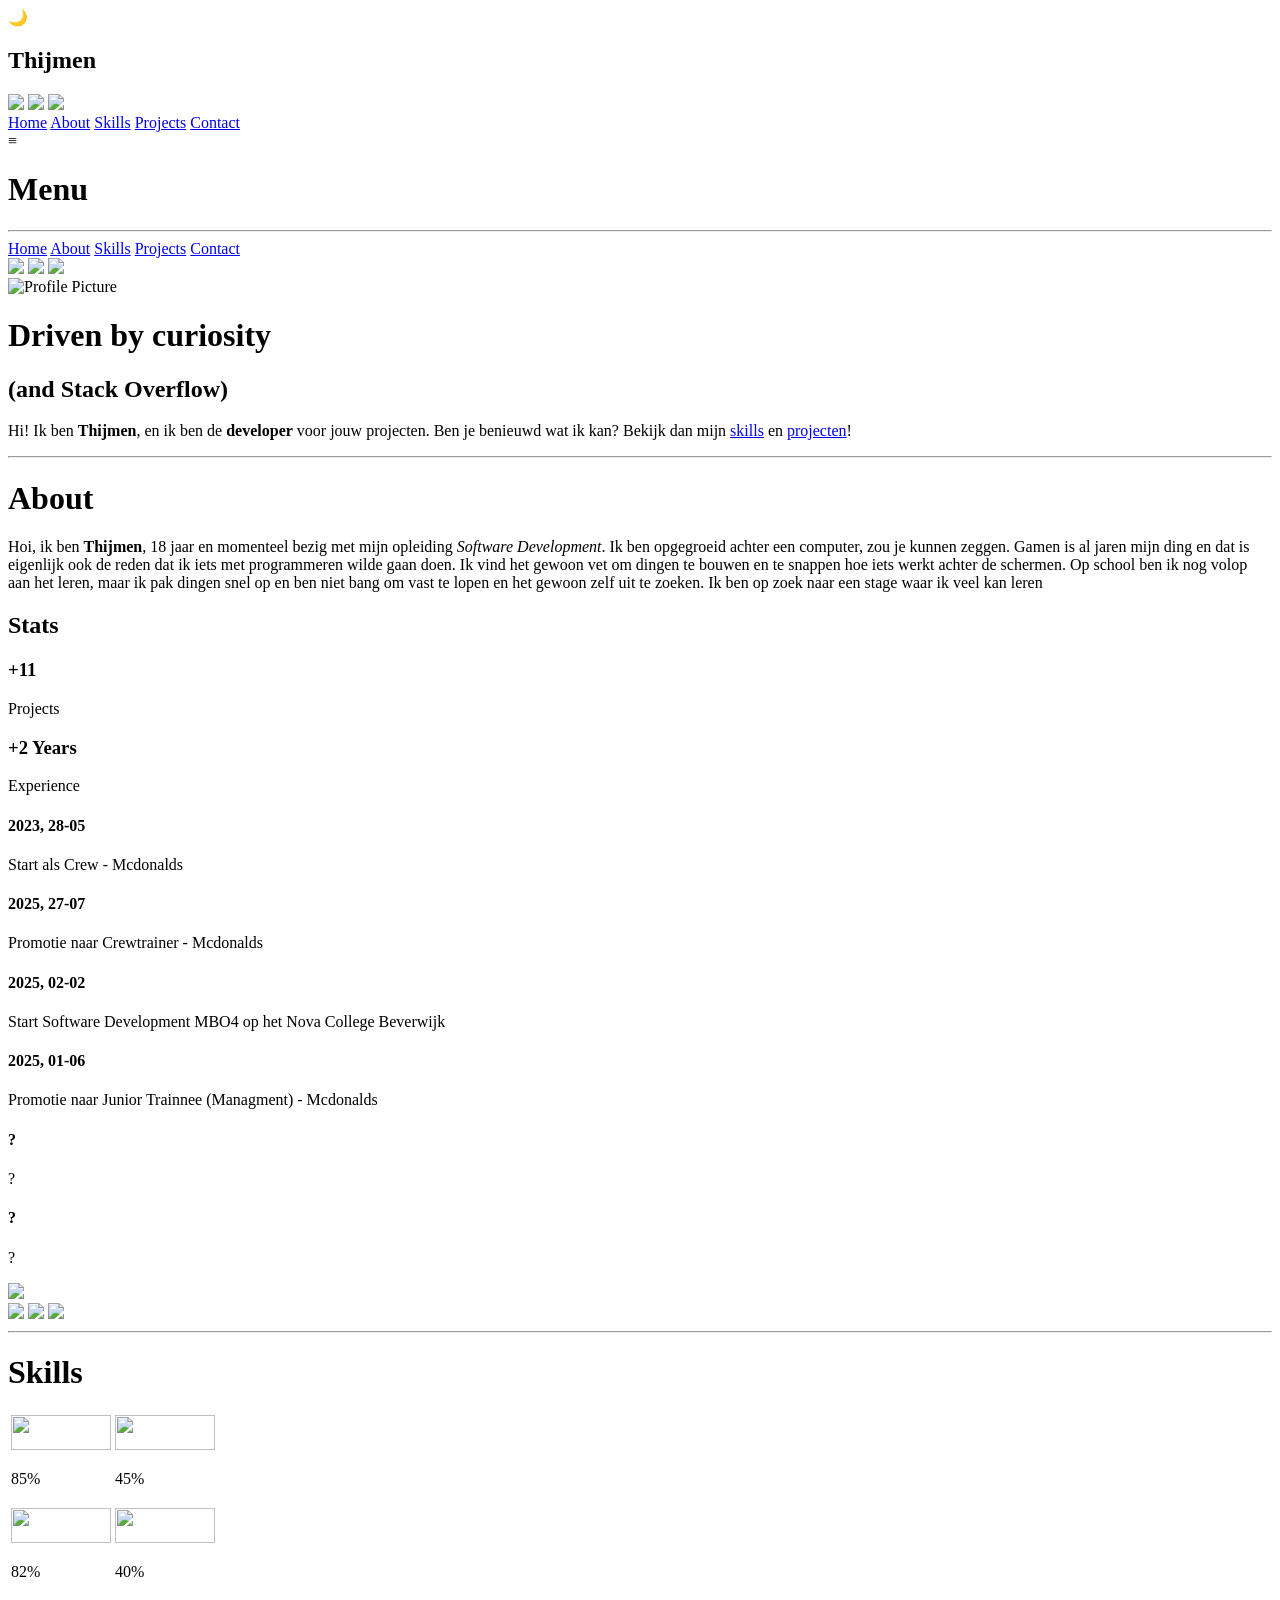
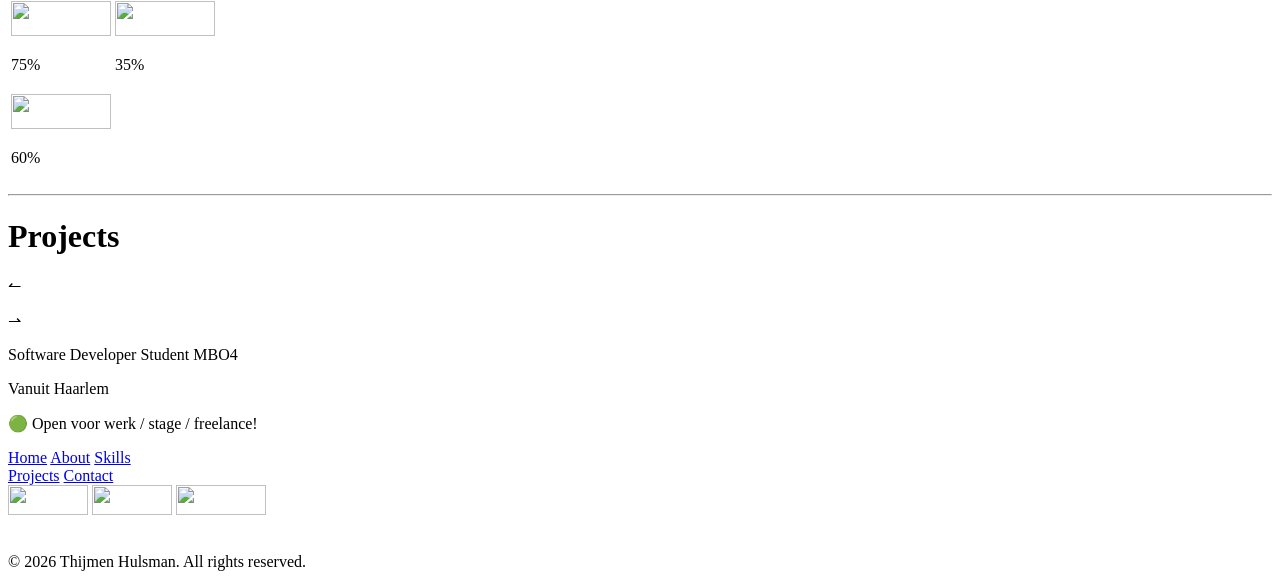
==== index.html @ f75a4099 "Add files via upload" ====
<!DOCTYPE html>
<html lang="en">
<head>
    <meta charset="UTF-8">
    <meta name="viewport" content="width=device-width, initial-scale=1.0">
    <title>Thijmen Hulsman - CV</title>
    <link rel="stylesheet" href="css/style.css">
    <link rel="stylesheet" href="css/timeline.css">
    <link rel="stylesheet" href="css/borders.css">
</head>

<header>
    <div class="header-left">
        <input type="checkbox" id="theme-toggle" hidden />
        <label for="theme-toggle" class="toggle-btn no-select">🌙</label>
        <h2>Thijmen</h2>
    <nav>
        <a href="https://github.com/aRookieCookie" target="_blank"><img src="resources/images/social-media/github.png"></a>
        <a href="https://www.linkedin.com/in/thijmen-hulsman-9a2737300/" target="_blank"><img src="resources/images/social-media/linkedin.png"></a>
        <a><img src="resources/images/social-media/social.png"></a>
    </nav>

    </div>
    

    <nav>
        <a href="#Home" class="hover-border">Home</a>
        <a href="#About" class="hover-border">About</a>
        <a href="#Skills" class="hover-border">Skills</a>
        <a href="#Projects" class="hover-border">Projects</a>
        <a href="#Footer" class="hover-border">Contact</a>
    </nav>
    <div class="sidebar-mobile no-select" id="sb-menu">
        ≡
    </div>
</header>

<body>
    <div id="mobile-menu">
        <h1>Menu</h1>
        <hr class="banner-sep">
            <a href="#Home" class="hover-border">Home</a>
            <a href="#About" class="hover-border">About</a>
            <a href="#Skills" class="hover-border">Skills</a>
            <a href="#Projects" class="hover-border">Projects</a>
            <a href="#Footer" class="hover-border">Contact</a>
        <div>
            <a href="https://github.com/aRookieCookie" target="_blank"><img src="resources/images/social-media/github.png"></a>
            <a href="https://www.linkedin.com/in/thijmen-hulsman-9a2737300/" target="_blank"><img src="resources/images/social-media/linkedin.png"></a>
            <a><img src="resources/images/social-media/social.png"></a>
        </div>
    </div>



    <banner class="home" id="Home">
        <div class="home item1"><img src="resources/images/pfp-faded.png" alt="Profile Picture"></div>
        <div class="home item2">
            <h1>Driven by curiosity <h2>(and Stack Overflow)</h2></h1>
            <p>Hi! Ik ben <b><span class="primary">Thijmen</span></b>, en ik ben de <b>developer</b> voor jouw projecten.
            Ben je benieuwd wat ik kan? Bekijk dan mijn <a href="#Skills" class="accent hover-border">skills</a> en <a href="#Projects" class="accent hover-border">projecten</a>!
            </p>
        </div>
    </banner>
    
    <hr class="banner-sep">

    <banner class="about">
        <h1 id="About">About</h1>
        <div class="grid-about">

            <div class="about-grid1 griditem s-border-under">
                <p>
                    Hoi, ik ben <b>Thijmen</b>, 18 jaar en momenteel bezig met mijn opleiding <i>Software Development</i>.
                    Ik ben opgegroeid achter een computer, zou je kunnen zeggen.
                    Gamen is al jaren mijn ding en dat is eigenlijk ook de reden dat ik iets met programmeren wilde gaan doen.
                    Ik vind het gewoon vet om dingen te bouwen en te snappen hoe iets werkt achter de schermen.
                    Op school ben ik nog volop aan het leren, maar ik pak dingen snel op en ben niet bang om vast te lopen en het gewoon zelf uit te zoeken.
                    Ik ben op zoek naar een stage waar ik veel kan leren
                </p>
                <p></p>
            </div>

            <div class="about-grid2 griditem s-border-left">
                <div class="stats-content">
                    <h2>Stats</h2>
        
                    <h3>+11</h3>
                    <p>Projects</p>

                    <h3>+2 Years</h3>
                    <p>Experience</p>

                </div>
            </div>

            <div class="about-grid3 griditem timeline">
                <div class="tl-wrapper">
                    <div class="tl-line1 tl-line"></div>
                    <div class="tl-date">
                        <h4>2023, 28-05</h4>
                        <p class="tl-p">Start als Crew - Mcdonalds</p>
                    </div>
                    <div class="tl-line2 tl-line"></div>
                    <div class="tl-date">
                        <h4>2025, 27-07</h4>
                        <p class="tl-p">Promotie naar Crewtrainer - Mcdonalds</p>
                    </div>
                    <div class="tl-line3 tl-line"></div>
                    <div class="tl-date">
                        <h4>2025, 02-02</h4>
                        <p class="tl-p">Start Software Development MBO4 op het Nova College Beverwijk</p>
                    </div>
                    <div class="tl-line4 tl-line"></div>
                    <div class="tl-date">
                        <h4>2025, 01-06</h4>
                        <p class="tl-p">Promotie naar Junior Trainnee (Managment) - Mcdonalds</p>
                    </div>
                    <div class="tl-line5 tl-line"></div>
                    <div class="tl-date">
                        <h4>?</h4>
                        <p class="tl-p">?</p>
                    </div>
                    <div class="tl-line6 tl-line"></div>
                    <div class="tl-date">
                        <h4>?</h4>
                        <p class="tl-p">?</p>
                    </div>
                </div>
            </div>

            <div class="about-grid4 griditem">
                <div class="img-wrapper">
                <img src="resources/images/crack.png">
                </div>
            </div>

            <div class="about-grid5 griditem">
                <div class="icon-wrapper">
                    <a href="https://github.com/aRookieCookie" target="_blank"><img src="resources/images/social-media/github.png"></a>
                    <a href="https://www.linkedin.com/in/thijmen-hulsman-9a2737300/" target="_blank"><img src="resources/images/social-media/linkedin.png"></a>
                    <a><img src="resources/images/social-media/social.png"></a>
                </div>
            </div>
        </div>        
    </banner>
    <hr class="banner-sep">

    <banner class="skills" id="Skills">
        <h1>Skills</h1>
        <div class="tb-wrapper">
        <table>
            <!--ROW 1-->
            <tr>
                <td>
                    <img src="https://img.shields.io/badge/Python-3776AB?style=for-the-badge&logo=python&logoColor=white" width="100px" height="35px">
                    <div class="skills-bar-out"><div class="skills-bar-in" id="python"><p>85%</p></div></div>
                </td>
                <td>
                    <img src="https://img.shields.io/badge/SQLite-003B57?style=flat&logo=sqlite&logoColor=white" width="100px" height="35px">
                    <div class="skills-bar-out"><div class="skills-bar-in" id="sqlite"><p>45%</p></div></div>
                </td>
            </tr>
            <!--ROW 2-->
            <tr>
                <td>
                    <img src="https://img.shields.io/badge/HTML5-E34F26?style=for-the-badge&logo=html5&logoColor=white" width="100px" height="35px">
                    <div class="skills-bar-out"><div class="skills-bar-in" id="html"><p>82%</p></div></div>
                </td>
                <td>
                    <img src="https://img.shields.io/badge/Kotlin-7F52FF?&style=for-the-badge&logo=kotlin&logoColor=white" width="100px" height="35px">
                    <div class="skills-bar-out"><div class="skills-bar-in" id="kotlin"><p>40%</p></div></div>
                </td>
            </tr>
            <!--ROW 3-->
            <tr>
                <td>
                    <img src="https://img.shields.io/badge/CSS-563d7c?&style=for-the-badge&logo=css3&logoColor=white" width="100px" height="35px">
                    <div class="skills-bar-out"><div class="skills-bar-in" id="css"><p>75%</p></div></div>
                </td>
                <td>

                    <img src="https://img.shields.io/badge/PHP-777BB4?style=for-the-badge&logo=php&logoColor=white" width="100px" height="35px">
                    <div class="skills-bar-out"><div class="skills-bar-in" id="php"><p>35%</p></div></div>
                </td>
            </tr>
            <!--ROW 4-->
            <tr>
                <td>
                    <img src="https://img.shields.io/badge/Flask-000000?style=for-the-badge&logo=flask&logoColor=white" width="100px" height="35px">
                    <div class="skills-bar-out"><div class="skills-bar-in" id="flask"><p>60%</p></div></div>
                </td>

            </tr>
        </table>
        </div>
    </banner>

    <hr class="banner-sep">

    <banner class="projects" id="Projects">
        <h1>Projects</h1>
        <div class="project-wrapper">
            <div id="widget-wrapper">
            </div>

            <div class="arrows no-select">
                <p id="left-arrow">↼</p>
                <p id="right-arrow">⇀</p>
            </div>
        </div>
    </banner>
</body>

<footer id="Footer">
    <div class="status-footer">
        <p>Software Developer Student MBO4</p>
        <p>Vanuit Haarlem</p>
        <p>🟢 Open voor werk / stage / freelance!</p>
    </div>

    <div class="nav-footer">
        <div class="column">
            <a href="#Home" class="hover-border">Home</a>
            <a href="#About" class="hover-border">About</a>
            <a href="#Skills" class="hover-border">Skills</a>
        </div>
        <div class="column">
            <a href="#Projects" class="hover-border">Projects</a>
            <a href="#Footer" class="hover-border">Contact</a>
        </div>

    </div>

    <div class="legal-footer">
        <a href="https://www.linkedin.com/in/thijmen-hulsman-9a2737300/" target="_blank"><img src="https://img.shields.io/badge/LinkedIn-0A66C2?style=flat&logo=linkedin&logoColor=white" width="80px" height="30px"></a>
        <a href="https://github.com/aRookieCookie" target="_blank"><img src="https://img.shields.io/badge/GitHub-181717?style=flat&logo=github&logoColor=white" width="80px" height="30px"></a>
        <a href="mailto:t.hulsman@outlook.com"><img src="https://img.shields.io/badge/Outlook-26A5E4?style=flat&logo=telegram&logoColor=white" width="90px" height="30px"></a>
        <br><br>
        <p>© 2026 Thijmen Hulsman. All rights reserved.</p>
    </div>
</footer>

<script src="js/sidebar.js"></script>
<script src="js/project-scroller.js"></script>
</html>
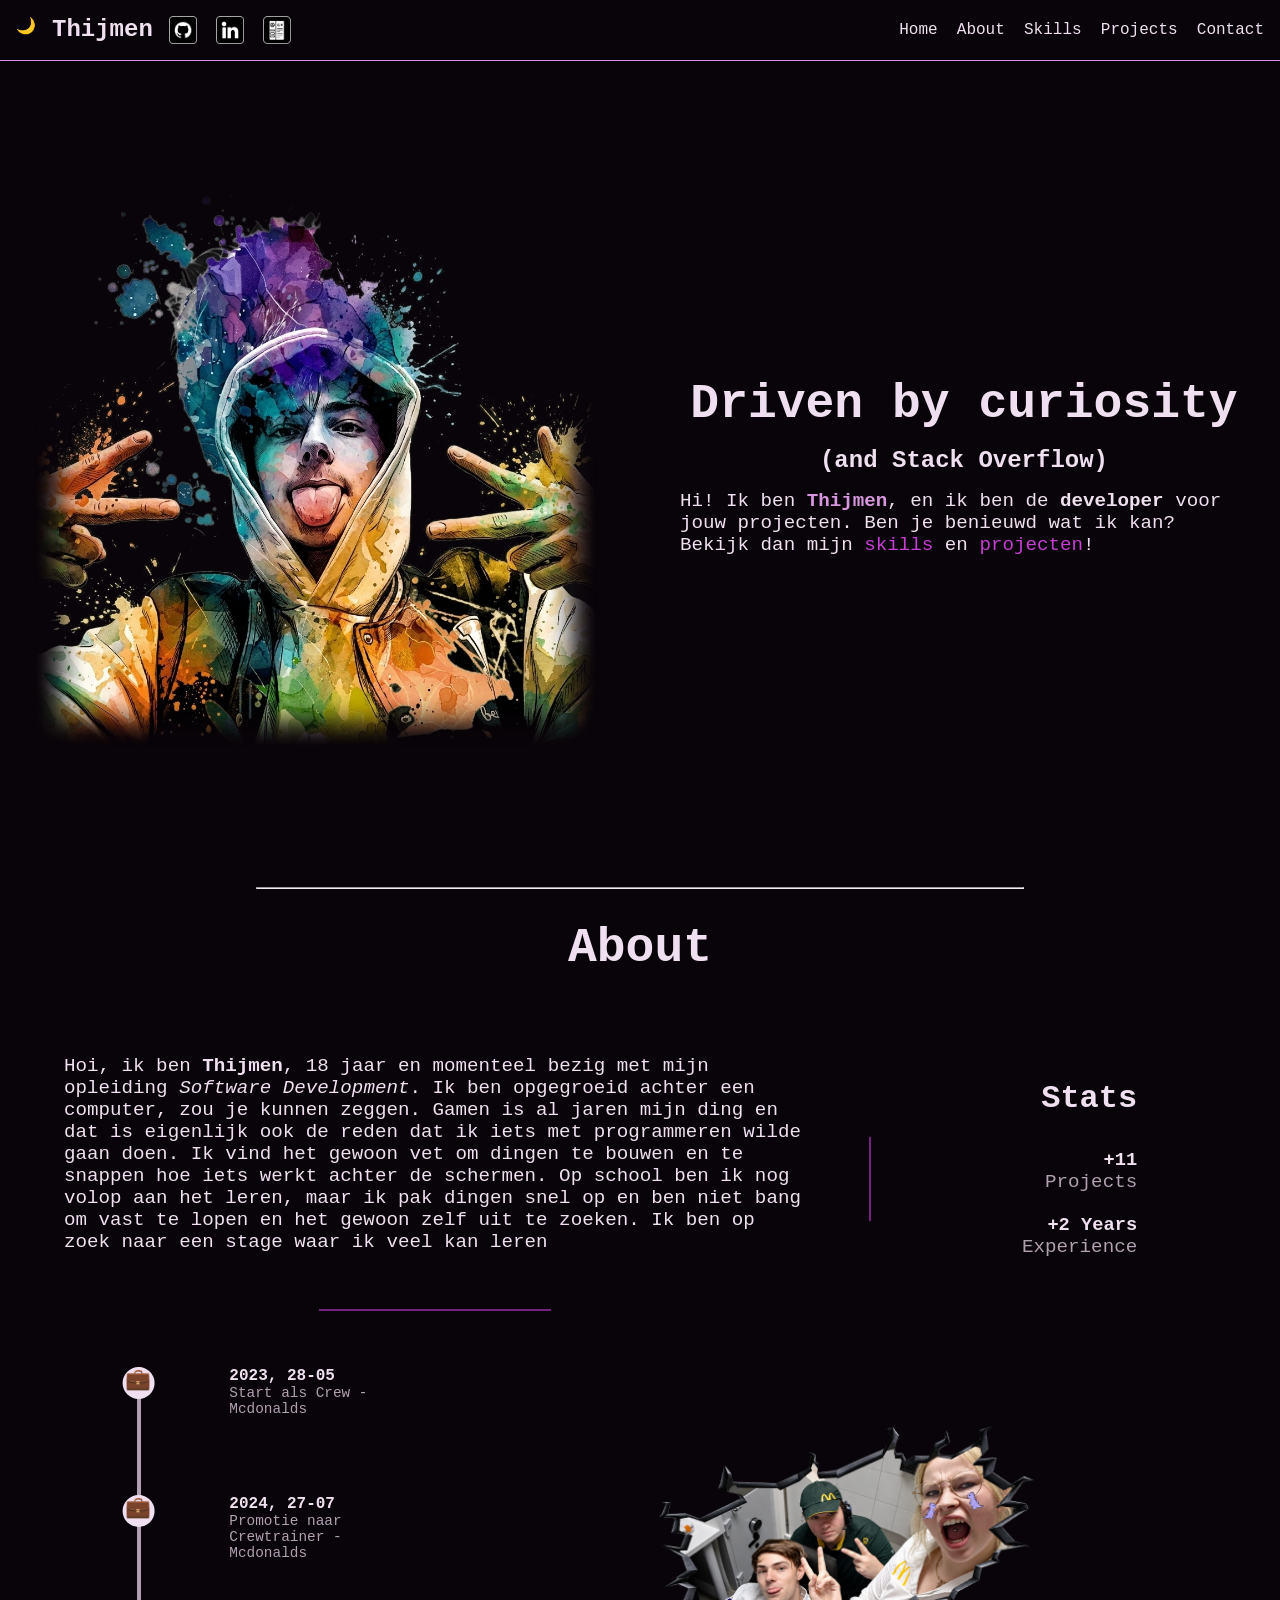
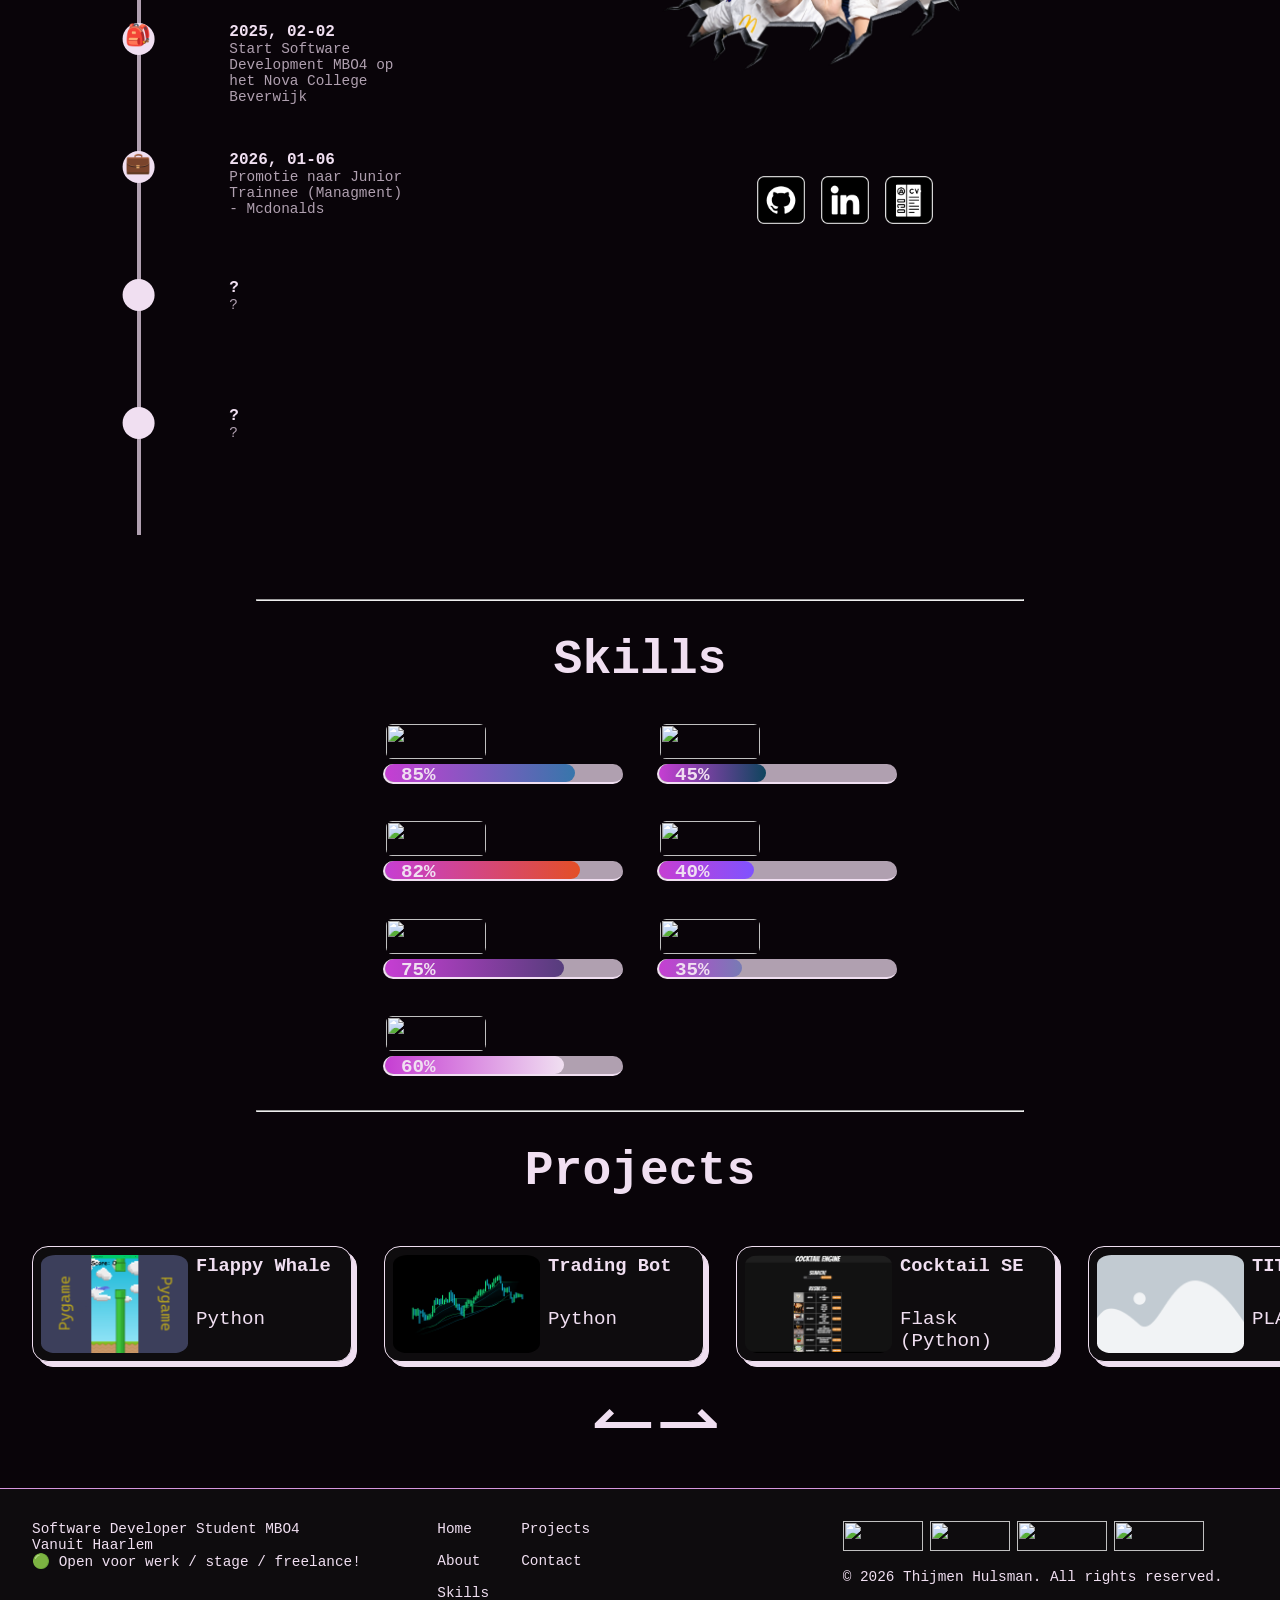
==== commit 240f70fd: "Add files via upload" ====
--- a/index.html
+++ b/index.html
@@ -17,7 +17,7 @@
     <nav>
         <a href="https://github.com/aRookieCookie" target="_blank"><img src="resources/images/social-media/github.png"></a>
         <a href="https://www.linkedin.com/in/thijmen-hulsman-9a2737300/" target="_blank"><img src="resources/images/social-media/linkedin.png"></a>
-        <a><img src="resources/images/social-media/social.png"></a>
+        <a href="resources/images/cv.png" download target="_blank"><img src="resources/images/social-media/cv_icon.png"></a>
     </nav>
 
     </div>
@@ -47,7 +47,7 @@
         <div>
             <a href="https://github.com/aRookieCookie" target="_blank"><img src="resources/images/social-media/github.png"></a>
             <a href="https://www.linkedin.com/in/thijmen-hulsman-9a2737300/" target="_blank"><img src="resources/images/social-media/linkedin.png"></a>
-            <a><img src="resources/images/social-media/social.png"></a>
+            <a href="resources/images/cv.png"><img src="resources/images/social-media/cv_icon.png"></a>
         </div>
     </div>
 
@@ -103,7 +103,7 @@
                     </div>
                     <div class="tl-line2 tl-line"></div>
                     <div class="tl-date">
-                        <h4>2025, 27-07</h4>
+                        <h4>2024, 27-07</h4>
                         <p class="tl-p">Promotie naar Crewtrainer - Mcdonalds</p>
                     </div>
                     <div class="tl-line3 tl-line"></div>
@@ -113,7 +113,7 @@
                     </div>
                     <div class="tl-line4 tl-line"></div>
                     <div class="tl-date">
-                        <h4>2025, 01-06</h4>
+                        <h4>2026, 01-06</h4>
                         <p class="tl-p">Promotie naar Junior Trainnee (Managment) - Mcdonalds</p>
                     </div>
                     <div class="tl-line5 tl-line"></div>
@@ -139,7 +139,7 @@
                 <div class="icon-wrapper">
                     <a href="https://github.com/aRookieCookie" target="_blank"><img src="resources/images/social-media/github.png"></a>
                     <a href="https://www.linkedin.com/in/thijmen-hulsman-9a2737300/" target="_blank"><img src="resources/images/social-media/linkedin.png"></a>
-                    <a><img src="resources/images/social-media/social.png"></a>
+                    <a href="resources/images/cv.png" download target="_blank"><img src="resources/images/social-media/cv_icon.png"></a>
                 </div>
             </div>
         </div>        
@@ -236,6 +236,7 @@
         <a href="https://www.linkedin.com/in/thijmen-hulsman-9a2737300/" target="_blank"><img src="https://img.shields.io/badge/LinkedIn-0A66C2?style=flat&logo=linkedin&logoColor=white" width="80px" height="30px"></a>
         <a href="https://github.com/aRookieCookie" target="_blank"><img src="https://img.shields.io/badge/GitHub-181717?style=flat&logo=github&logoColor=white" width="80px" height="30px"></a>
         <a href="mailto:t.hulsman@outlook.com"><img src="https://img.shields.io/badge/Outlook-26A5E4?style=flat&logo=telegram&logoColor=white" width="90px" height="30px"></a>
+        <a href="resources/images/cv.png" target="_blank"><img src="https://img.shields.io/badge/CV-430098?style=flat&logo=sqlite&logoColor=white" width="90px" height="30px"></a>
         <br><br>
         <p>© 2026 Thijmen Hulsman. All rights reserved.</p>
     </div>
--- a/css/style.css
+++ b/css/style.css
@@ -0,0 +1,450 @@
+:root {
+    --text: #f0dff1;
+    --text-muted: #b0a0b0;
+    --background: #090409;
+    --primary: #d796de;
+    --secondary: #77227f;
+    --accent: #c63ed3;
+
+    --background-footer: #0e0c0e;
+}
+:root:has(#theme-toggle:checked) {
+    --text: #000000;
+    --text-muted: #555555;
+    --background: #ffffff;
+    --primary: #77227f;
+    --secondary: #d796de;
+    --accent: #c63ed3;
+
+    --background-rgb: 9, 4, 9;
+    --background-footer: #ebebeb;
+}
+
+.primary{color: var(--primary);}
+.secondary{color: var(--secondary);}
+.accent{color: var(--accent);}
+* {
+    color: var(--text);
+    padding: 0;
+    margin: 0;
+
+    font-family: 'Courier New', Courier, monospace;
+    box-sizing: border-box;
+
+    transition: background-color 0.5s, color 0.5s ;
+}
+html{scroll-behavior: smooth} 
+a{text-decoration: none;}
+p{font-size: 1.2em;}
+body {background-color: var(--background);}
+
+header{
+    display: flex;
+    background-color: var(--background);
+    width: 100%;
+
+    justify-content: space-between;
+    align-items: center;
+
+    padding: 1rem 1rem;
+    
+    position: sticky;
+    top: 0;
+
+    border-bottom: 1px solid var(--primary);
+    z-index: 100;
+}
+.header-left{display: flex; gap: 1rem;}
+nav {display: flex; gap: 1.2rem;}
+
+.no-select {
+  -webkit-touch-callout: none; /* iOS Safari */
+    -webkit-user-select: none; /* Safari */
+     -khtml-user-select: none; /* Konqueror HTML */
+       -moz-user-select: none; /* Old versions of Firefox */
+        -ms-user-select: none; /* Internet Explorer/Edge */
+            user-select: none; /* Non-prefixed version, currently
+                                  supported by Chrome, Edge, Opera and Firefox */
+}
+
+/* Custom HR line*/
+.banner-sep{
+    width: 60%;
+    color: var(--secondary);
+
+    margin: 1rem auto;
+}
+
+/*
+    MOBILE VERSION NAVIGATION
+*/
+.sidebar-mobile{display: none; font-size: 3em; cursor: pointer;}
+#mobile-menu{
+    display: none;
+
+    position: fixed;
+    height: 100vh;
+    width: 100vw;
+    background-color: var(--background);
+    text-align: center;
+    flex-direction: column;
+    align-items: center;
+    gap: 1.5rem;    
+    z-index: 5;
+}
+#mobile-menu.is-open {display: flex;}
+#mobile-menu a{width: auto}
+
+/*
+    HOME BANNER
+*/
+
+/* Put image and bio in grid */
+.home{
+    display: grid;
+    grid-template-rows: 90vh;
+    grid-template-columns: 1fr 1fr;
+
+    gap: 1rem;
+}
+
+/* Image Settings */
+.home .item1 img {
+    max-width: 100%;
+    max-height: 100%;
+    height: auto;
+    object-fit: contain;
+    padding: 2rem, 4rem, 2rem, 4rem;
+}
+
+/* Put header and text above eachother in the home banner */
+.home .item1, .home .item2{
+    display: flex;
+    justify-content: center;
+    align-items: center;
+
+    padding: 2rem;
+
+    flex-direction: column;
+}
+.home h1{font-size: 3em;}
+
+
+/*
+    ABOUT SECTION 
+*/
+.about h1{
+    display: flex;
+    justify-content: center;
+    padding: 1rem;
+}
+
+.grid-about{
+    display: grid;
+
+    grid-template-columns: repeat(3, 1fr);
+    grid-template-rows: auto;
+    gap: 1rem;
+    padding: 2rem;
+}
+
+/* .griditem{background-color: var(--secondary); padding: 1rem;} */
+.griditem{padding: 1rem;}
+
+.about-grid1{grid-area: 1 / 1 / span 1 / span 2; padding-bottom: 1rem;}
+.about-grid2{grid-area: 1 / 3 / span 1 / span 1;}
+.about-grid3{grid-area: 2 / 1 / span 3 / span 1;}
+.about-grid4{grid-area: 2 / 2 / span 1 / span 2;}
+.about-grid5{grid-area: 3 / 2 / span 1 / span 2;}
+
+.stats-content h2{
+    font-size: 2em;
+    padding-bottom: 2rem;
+}
+
+.stats-content p{
+    font-size: 1.2em;
+    padding-bottom: 1.3rem;
+    color: var(--text-muted);
+}
+
+.stats-content {
+    display: flex;
+    justify-content: center;
+    text-align: end;
+
+    flex-direction: column;
+
+    height: 100%;
+    width: 70%;
+}
+
+.img-wrapper{
+    width: 100%;
+    height: 100%;
+
+    display: flex;
+    align-items: center;
+    justify-content: center;
+
+    overflow: hidden;
+}
+.img-wrapper img{
+    flex: 1 1 0;
+    min-width: 0;
+    max-width: 70%;
+    height: 70%;
+    object-fit: contain;
+
+    transition: transform 0.1s, height 0.1s;
+}
+
+.img-wrapper img:hover{
+    height: 80%;
+    transform: rotate(5deg);
+}
+
+.about-grid4 {
+    display: flex;
+    justify-content: center;
+    align-items: center;
+}
+
+.icon-wrapper img, nav img{
+    width: 48px;
+    height: auto;
+    aspect-ratio: 1 / 1;
+    object-fit: contain;
+    display: block;
+    transition: transform 0.2s, box-shadow 0.2s;
+}
+nav img{width: 28px;}
+
+nav img:hover, .icon-wrapper img:hover{
+    box-shadow: 3px 3px 5px var(--text);
+    transform: translate(-2px, -2px);
+}
+
+.about-grid5 a {
+    display: inline-flex;
+}
+.icon-wrapper{
+    display: flex;
+    justify-content: center;
+    gap: 1rem;
+}
+
+/* 
+    SKILLS BANNER
+*/
+.skills h1, .about h1, .projects h1{
+    display: flex;
+    justify-content: center;
+    font-size: 3em;
+    padding: 1rem
+}
+
+.tb-wrapper{display: flex; justify-content: center;}
+.skills td{ padding: 1rem;}
+.skills td img{margin: 0.2rem}
+
+.skills-bar-out{
+    width: 240px;
+    height: 20px;
+    background-color: var(--text-muted);
+    
+    border-left: 2px solid var(--text);
+    border-bottom: 2px solid var(--text);
+    border-radius: 1rem;
+
+    overflow: hidden;
+    
+}
+.skills-bar-out p {
+    margin-left: 1rem;
+    z-index: 3;
+    font-weight: 600;
+}
+.skills-bar-in{
+    width: 0%;
+    height: 100%;
+
+    border-radius: 1rem;
+}
+
+td img{border-radius: 0.4rem;}
+
+
+/* Skill Progressbar colors */
+:root{
+    --python: #3776AB;
+    --html: #E34F26;
+    --css: #563D7C;
+    --flask: var(--text);
+    --sqlite: #0F455E;
+    --kotlin: #7F52FF;
+    --php: #777BB4;
+}
+#python{width:80%;
+    background: linear-gradient(90deg, var(--accent), var(--python));}
+#html{width:82%;
+    background: linear-gradient(90deg, var(--accent), var(--html));}
+#css{width:75%;
+    background: linear-gradient(90deg, var(--accent), var(--css));}
+#flask{width:75%;
+    background: linear-gradient(90deg, var(--accent), var(--flask));}
+#sqlite{width: 45%;
+    background: linear-gradient(90deg, var(--accent), var(--sqlite));}
+#kotlin{width: 40%;
+    background: linear-gradient(90deg, var(--accent), var(--kotlin));}
+#php{width: 35%;
+    background: linear-gradient(90deg, var(--accent), var(--php));}
+
+
+/* 
+    PROJECTS BANNER
+*/
+.arrows{
+    display: flex;
+    justify-content: center;
+    width: 100%;
+    font-size: 4em;
+
+    cursor: pointer;
+}
+
+.project-wrapper{width: 100%; margin: 1rem; overflow-x: hidden; overflow-y: hidden;}
+
+#widget-wrapper{display: flex; flex-wrap: nowrap; gap: 2rem; width: max-content; padding: 1rem; transition: transform 0.4s;
+}
+
+.project-widget{
+    width: 25vw;
+    padding: 0.5rem;
+
+    border: 1px solid var(--text);
+    border-radius: 1rem;
+
+    display: grid;
+    grid-template-columns: 1fr 1fr;
+    grid-template-rows: 1fr 1fr;
+    gap: 0.5rem;
+
+    
+
+    background-color: var(--background-footer);
+
+    filter: drop-shadow(5px 5px 0px var(--text));
+
+    transition: transform 0.1s;
+
+}
+
+.project-widget:hover{
+    transform: scale(1.05) translateY(-8px);
+}
+
+.project-img{width: 100%; object-fit: contain; border-radius: 10%; grid-area: 1 / 1 / span 2 / span 1;}
+
+
+/* 
+    FOOTER
+*/
+footer{
+    background-color: var(--background-footer);
+
+    padding: 2rem;
+    height: 10rem;
+    width: 100vw;
+    border-top: 1px solid var(--primary);
+    margin-top: 1rem;
+
+    color: var(--text-muted);
+    font-size: 0.75em;
+
+    display: grid;
+    grid-template-rows: 1fr;
+    grid-template-columns: 1fr 1fr 1fr;
+}
+.nav-footer{display: flex; flex-direction: row; gap: 2rem; align-items: start; font-size: 1.2em;}
+.column{display: flex; flex-direction: column; gap: 1rem;}
+
+.legal-footer img{transition: transform 0.2s;}
+.legal-footer img:hover{transform: translateY(-6px);}
+
+@media (max-width: 768px) {
+    .home{
+        grid-template-columns: 1fr;
+        grid-template-rows: 0.5fr 0.5fr;
+
+        border-bottom: none;
+    }
+    .home .item1, .home .item2{
+        padding: 2rem;
+    }
+
+    .home h1{
+        font-size: 2em;
+    }
+
+    .home p{
+        font-size: 1em;
+    }
+
+    .grid-about{
+        grid-template-columns: 1fr 1fr;
+        grid-auto-rows: 1fr;
+    }
+
+    .about-grid1{grid-area: 1 / 1 / span 1 / span 2;}
+    .about-grid2{grid-area: 2 / 2 / span 1 / span 1;}
+    .about-grid3{grid-area: 2 / 1 / span 3 / span 1;}
+    .about-grid4{grid-area: 3 / 2 / span 1 / span 1;}
+    .about-grid5{grid-area: 4 / 2 / span 1 / span 1;}
+
+    .stats-content h2{
+    font-size: 2em;
+    padding-bottom: 1rem;
+    }
+
+    .stats-content p{
+        font-size: 1.2em;
+        padding-bottom: 1.3rem;
+        color: var(--text-muted);
+    }
+
+    nav{display: none;}
+
+    .sidebar-mobile{display: block;}
+    #mobile-menu a{font-weight: 200; font-size: 2em;}
+    #mobile-menu h1{font-weight: 800; font-size: 3em; padding: 1rem;}
+
+    .skills-bar-out{
+        width: 160px;
+    }
+
+    .nav-footer{flex-direction: column; gap: 0.5rem; align-items: center;}
+    .nav-footer .column{
+        gap: 0.5rem;
+    }
+
+    .legal-footer img:hover{transform: translateX(6px);}
+
+    .project-widget{
+        grid-template-rows: 1fr 1fr 1fr;
+        grid-template-columns: 1fr;
+    }
+    .project-widget p{
+        font-size: 0.8em;
+    }
+
+    #mobile-menu img{
+        width: 75px;
+    }
+}
+
+@media (min-width: 768px){
+    #mobile-menu {
+        display: none !important;
+  }
+}
--- a/css/timeline.css
+++ b/css/timeline.css
@@ -0,0 +1,65 @@
+.tl-wrapper{
+    display: grid;
+    grid-template-columns: 1fr 1fr;
+    grid-auto-rows: 8rem;
+
+    padding: 0;
+    gap: 0;
+    margin: 0;
+
+}
+
+.tl-line1, .tl-line2, .tl-line3, .tl-line4, .tl-line5, .tl-line6{
+    padding: 0;
+
+    width: 4px;
+    height: 100%;
+    background-color: var(--text-muted);
+
+    justify-self: center;
+
+}
+
+.tl-line{position: relative;}
+
+.tl-line::after{
+    content: "";
+    position: absolute;
+    border-radius: 50%;
+    
+    width:2rem;
+    height: 2rem;
+    background-color: var(--text);
+
+    justify-self: center;
+    
+    transform: translateX(-45%); 
+
+    text-align: center;
+    font-size: 1.3rem;
+}
+/* 🎓 */
+.tl-line1::after{content: "💼";}
+.tl-line2::after{content: "💼";}
+.tl-line3::after{content: "🎒";}
+.tl-line4::after{content: "💼";}
+
+
+.tl-p{
+    color: var(--text-muted);
+    font-size: 0.9rem;
+}
+
+.about-grid1 p{
+    padding: 1rem;
+}
+
+@media (max-width: 768px) {
+    .about-grid1 p{
+        padding: 0rem;
+    }
+
+    .tl-wrapper{
+        grid-auto-rows: 10rem;
+    }
+}
--- a/css/borders.css
+++ b/css/borders.css
@@ -0,0 +1,58 @@
+.s-border-under::after{
+    content: "";
+    display: block;
+    width: 30%;
+    height: 2px;
+    background-color: var(--secondary);
+    margin: 0.5rem auto;
+}
+
+.s-border-over::before{
+    content: "";
+    display: block;
+    width: 30%;
+    height: 2px;
+    background-color: var(--secondary);
+    margin: 0.5rem auto;
+}
+
+
+.s-border-left{display: flex; align-items: center;}
+.s-border-left::before{
+    content: "";
+    display: block;
+    width: 2px;
+    height: 30%;
+    background-color: var(--secondary);
+    margin: 0 0.75rem 0 0;
+    flex-shrink: 0;
+}
+
+.s-border-right{display: flex; align-items: center;}
+.s-border-right::after{
+    content: "";
+    display: block;
+    width: 2px;
+    height: 30%;
+    background-color: var(--secondary);
+    margin: 0 0 0 0.75rem;
+    flex-shrink: 0;
+}
+.hover-border {
+    position: relative;
+    display: inline-block;
+}
+.hover-border::after{
+    content: "";
+    position: absolute;
+    transform: translateX(-50%);
+    bottom: -4px;
+    left: 50%;
+    width:0%;
+    height:2px;
+    background-color: var(--secondary);
+    transition: width 0.3s ease;
+}
+.hover-border:hover::after{
+    width: 80%;
+}
